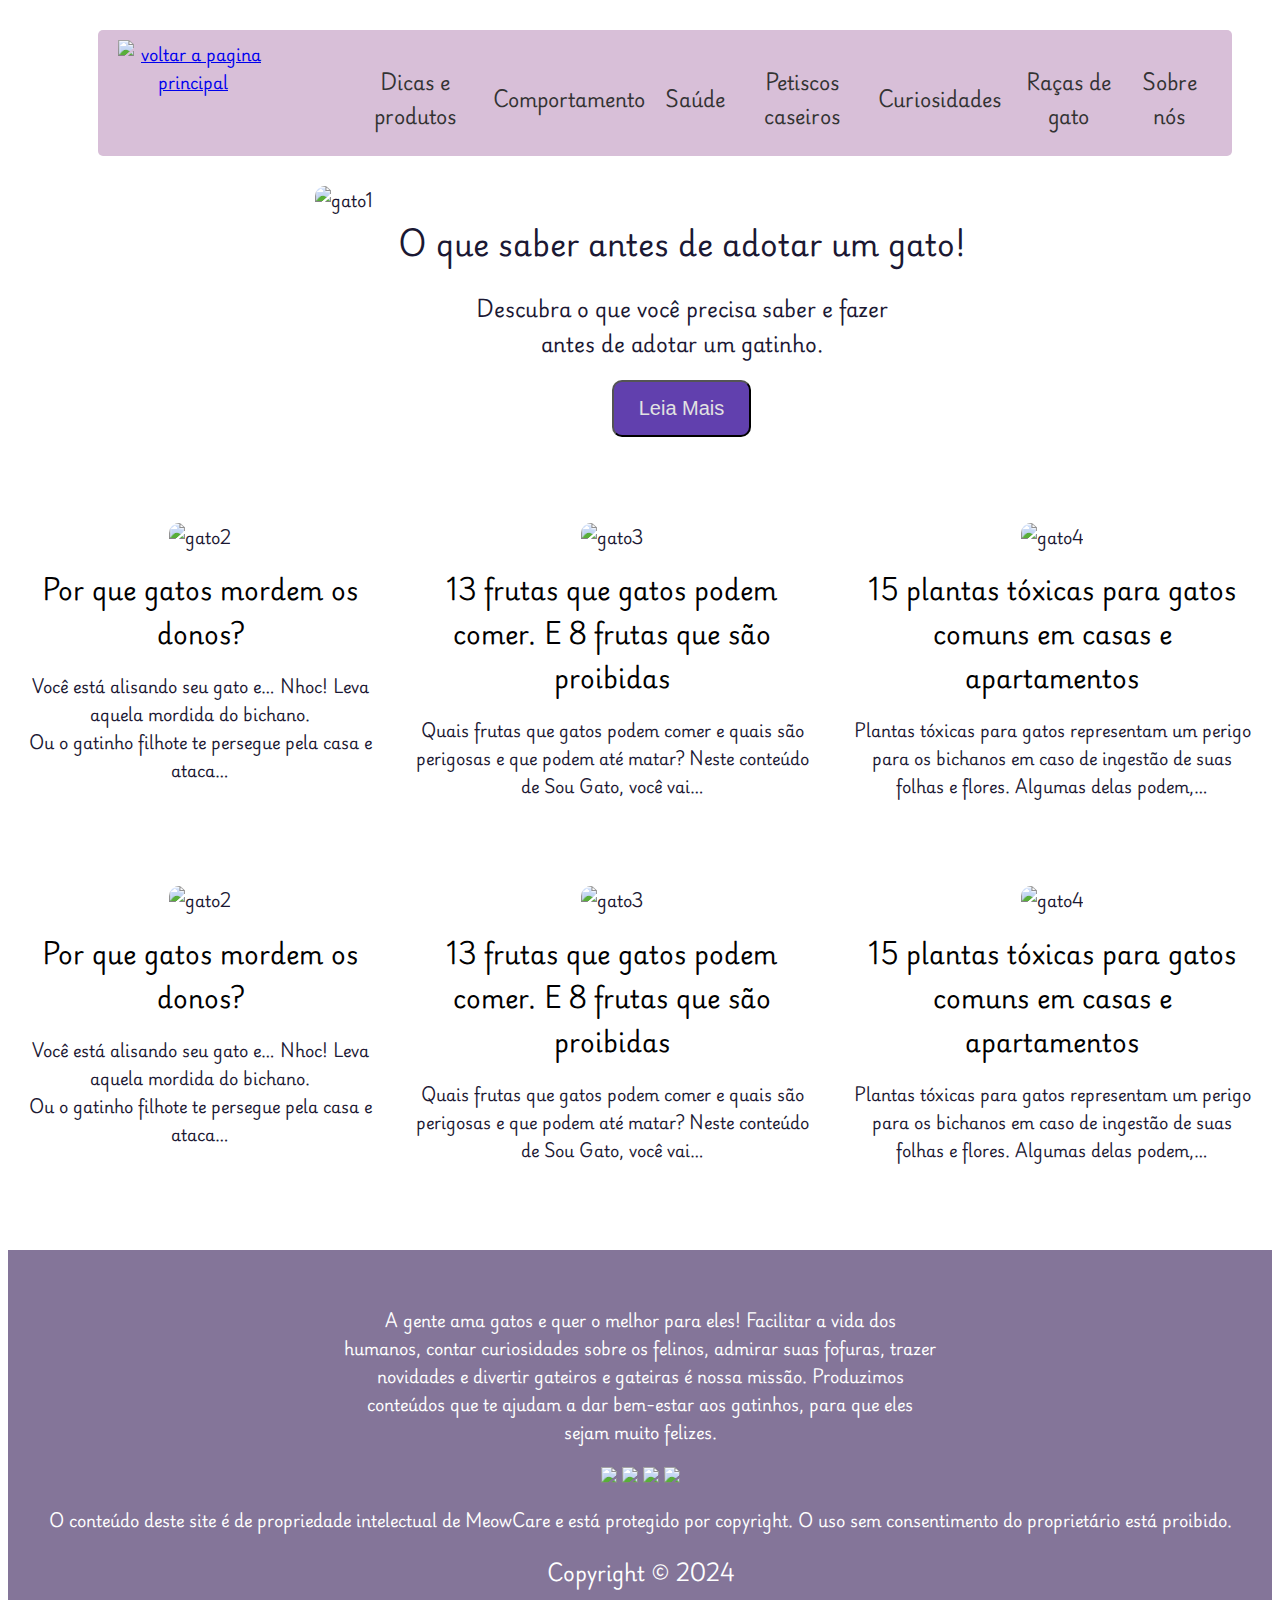
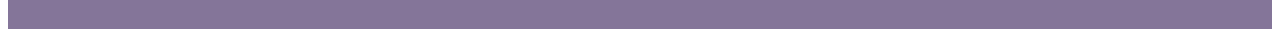
==== index.html @ d8f9148e "Add files via upload" ====
<!DOCTYPE html>
<html>
<head>
	<meta charset="utf-8">
	<meta name="viewport" content="width=device-width, initial-scale=1">
	<title>Meow Care</title>
	<link rel="icon" href="favicon.png">
	<link href="https://fonts.googleapis.com/css2?family=Playwrite+DE+Grund:wght@100..400&display=swap" rel="stylesheet">
	<link rel="stylesheet" type="text/css" href="style.css"/>
</head>
<body>
	<header class="menu">
		<div class="container-logo">
			<a href="index.html"><img class="logo" src="logos/logo3.png" alt="voltar a pagina principal"></a>
		</div>
		<ul class="lista-menu">
			<li><a href="dicas.html">Dicas e produtos</a></li>
			<li><a href="comportamento.html">Comportamento</a></li>
			<li><a href="saude.html">Saúde</a></li>
	  		<li><a href="petiscos.html">Petiscos caseiros</a>
			<li><a href="curiosidades.html">Curiosidades</a></li>
			<li><a href="racas.html">Raças de gato</a></li>
			<li><a href="sobre.html">Sobre nós</a></li>
		</ul>
	</header>

	<main>
		<div class="info1">
			<div>
				<img class="image" src="img/gato1.jpg" alt="gato1"/>
			</div>
			<div class="info1-1">
				<h1 id="titulo">O que saber antes de adotar um gato!</h1>
				<p id="subtitulo">Descubra o que você precisa saber e fazer<br>antes de adotar um gatinho.<p>
				<button id="leia"><a href="adocao.html">Leia Mais</a></button>
			</div>
		</div>
		<div class="info2">
			<div class="box">
				<img id="img-gato" src="img/mordida.jpeg" alt="gato2" />
				<h1 id="titulo2"><a href="mordida.html">Por que gatos mordem os donos?</a></h1>
	    		<p>Você está alisando seu gato e… Nhoc! Leva aquela mordida do bichano.<br>Ou o gatinho filhote te persegue pela casa e ataca…</p>
	    	</div>
	    	
	    	<div class="box">
	    		<img id="img-gato" src="img/frutas.jpeg" alt="gato3" />
	    		<h1 id="titulo2"><a href="frutas.html">13 frutas que gatos podem comer. E 8 frutas que são proibidas</a></h1>
	    		<p>Quais frutas que gatos podem comer e quais são perigosas e que podem até matar? Neste conteúdo de Sou Gato, você vai…</p>
	    	</div>

	    	<div class="box">
	    		<img id="img-gato" src="img/plantas.jpeg" alt="gato4" />
	    		<h1 id="titulo2"><a href="plantas.html">15 plantas tóxicas para gatos comuns em casas e apartamentos</a></h1>
	    		<p>Plantas tóxicas para gatos representam um perigo para os bichanos em caso de ingestão de suas folhas e flores. Algumas delas podem,…</p>
	    	</div>
		</div>

		<div class="info3">
			<div class="box">
				<img id="img-gato" src="img/mordida.jpeg" alt="gato2" />
				<h1 id="titulo2"><a href="mordida.html">Por que gatos mordem os donos?</a></h1>
	    		<p>Você está alisando seu gato e… Nhoc! Leva aquela mordida do bichano.<br>Ou o gatinho filhote te persegue pela casa e ataca…</p>
	    	</div>
	    	
	    	<div class="box">
	    		<img id="img-gato" src="img/frutas.jpeg" alt="gato3" />
	    		<h1 id="titulo2"><a href="frutas.html">13 frutas que gatos podem comer. E 8 frutas que são proibidas</a></h1>
	    		<p>Quais frutas que gatos podem comer e quais são perigosas e que podem até matar? Neste conteúdo de Sou Gato, você vai…</p>
	    	</div>

	    	<div class="box">
	    		<img id="img-gato" src="img/plantas.jpeg" alt="gato4" />
	    		<h1 id="titulo2"><a href="plantas.html">15 plantas tóxicas para gatos comuns em casas e apartamentos</a></h1>
	    		<p>Plantas tóxicas para gatos representam um perigo para os bichanos em caso de ingestão de suas folhas e flores. Algumas delas podem,…</p>
	    	</div>
		</div>
	</main>

	<footer>
		<div class="final">
			<p><b>A gente ama gatos</b> e quer o melhor para eles! Facilitar a vida dos humanos, contar curiosidades sobre os felinos, admirar suas fofuras, trazer novidades e divertir gateiros e gateiras é nossa missão. Produzimos conteúdos que te ajudam a dar bem-estar aos gatinhos, para que eles sejam muito felizes.</p>
		</div>
		<div>
			<img src="img/instagram.png">
			<img src="img/facebook.png">
			<img src="img/pinterest.png">
			<img src="img/youtube.png">
		</div>
		<p>O conteúdo deste site é de propriedade intelectual de MeowCare e está protegido por copyright. O uso sem consentimento do proprietário está proibido.</p>
		<p id="copyright">Copyright &copy; 2024</p>
	</footer>
</body>
</html>
---- style.css ----
body{
	color: #1b1833;
	text-align: center;
	font-family: "Playwrite DE Grund", cursive;
}

#leia{
	padding: 15px 25px 15px 25px;
	font-size: 20px;
	background-color: #6140ae;
	border-radius: 10px;
	border: 2px outset black;
}
#leia a{
	text-decoration: none;
	color: #e2e2e2;
}

#leia a:hover{
	font-size: 30px;
}

#titulo2 a{
	text-decoration: none;
	color: #000;
}

#titulo2 a:hover{
	color: #b891da;
}

.info1{
	display: flex;
	flex-direction: row;
	justify-content: center;
}

.image{
	display: flex;
	flex-direction: row;
	margin-right: 25px;
	border-radius: 10px;
	width: auto;
	height: auto;
	max-height: 400px;
	max-width: 500px;
}

.info1-1{
	padding-top: 10px;
}

.menu{
	display: flex;
	flex-direction: row;
	text-align: center;
	border-radius: 5px;
	margin: 30px 40px 30px 90px;
	padding: 10px 20px 0px 20px;
	max-width: 1300px;
	background-color: rgba(216, 191, 216);
}

.menu li a{
	color:#333; 
	text-decoration:none; 
	padding:5px 10px; 
	display:block;
}

.menu li a:hover{
	background:#8948c2;
	color:#fff;
	-moz-box-shadow:0 3px 7px 0 #CCC;
	-webkit-box-shadow:0 3px 7px 0 #ccc;
	text-shadow:0px 0px 5px #fff;
	border-radius: 10px;
}

.container-logo{
	max-width: 150px;
	width: auto;
}

.container-logo img:hover{
	border: 3px ridge #8948c2;
	border-radius: 75px;
	background-color: #cfb5e6;
}

.logo{
	width: 100%;
	align-content: left;
}

.lista-menu{
	list-style:none;
	display: flex;
	flex-direction: row;
	justify-content: center;
	align-items: center;
	text-align: center;
	margin-left: 40px;
	font-size: 120%;
	font-weight: 800;

}

.lista-menu ul{
	max-height: 50%;
}

.info2{
	display: flex;
	flex-direction: row;
	margin-top: 70px;
	justify-content: center;
}

.info3{
	display: flex;
	flex-direction: row;
	margin: 70px 0px;
	justify-content: center;
}

.box{
	align-items: center;
	max-width: 400px;
	max-height: 550px;
	margin: 0px 20px 0px 20px;
	flex-direction: column;
}

#img-gato{
	width: auto;
	height: auto;
	max-width: 350px;
	max-height: 250px;
	border-radius: 10px;
}

#titulo{
	font-size: 30px;
}

#subtitulo{
	font-size: 20px;
}

#titulo2{
	font-size: 25px;
}

footer {
	background: #847599;
	padding: 40px;
	color: #fff;
	text-align: center;
	align-items: center;
	align-content: center;
	justify-content: center;
	justify-items: center;
}

.final{
	margin: 0 auto;
	width: 50%;
}

#copyright {
	color: #FFFFFF;
	font-size: 20px;
	margin: 20px 0 0 0;
	justify-content: center;
}
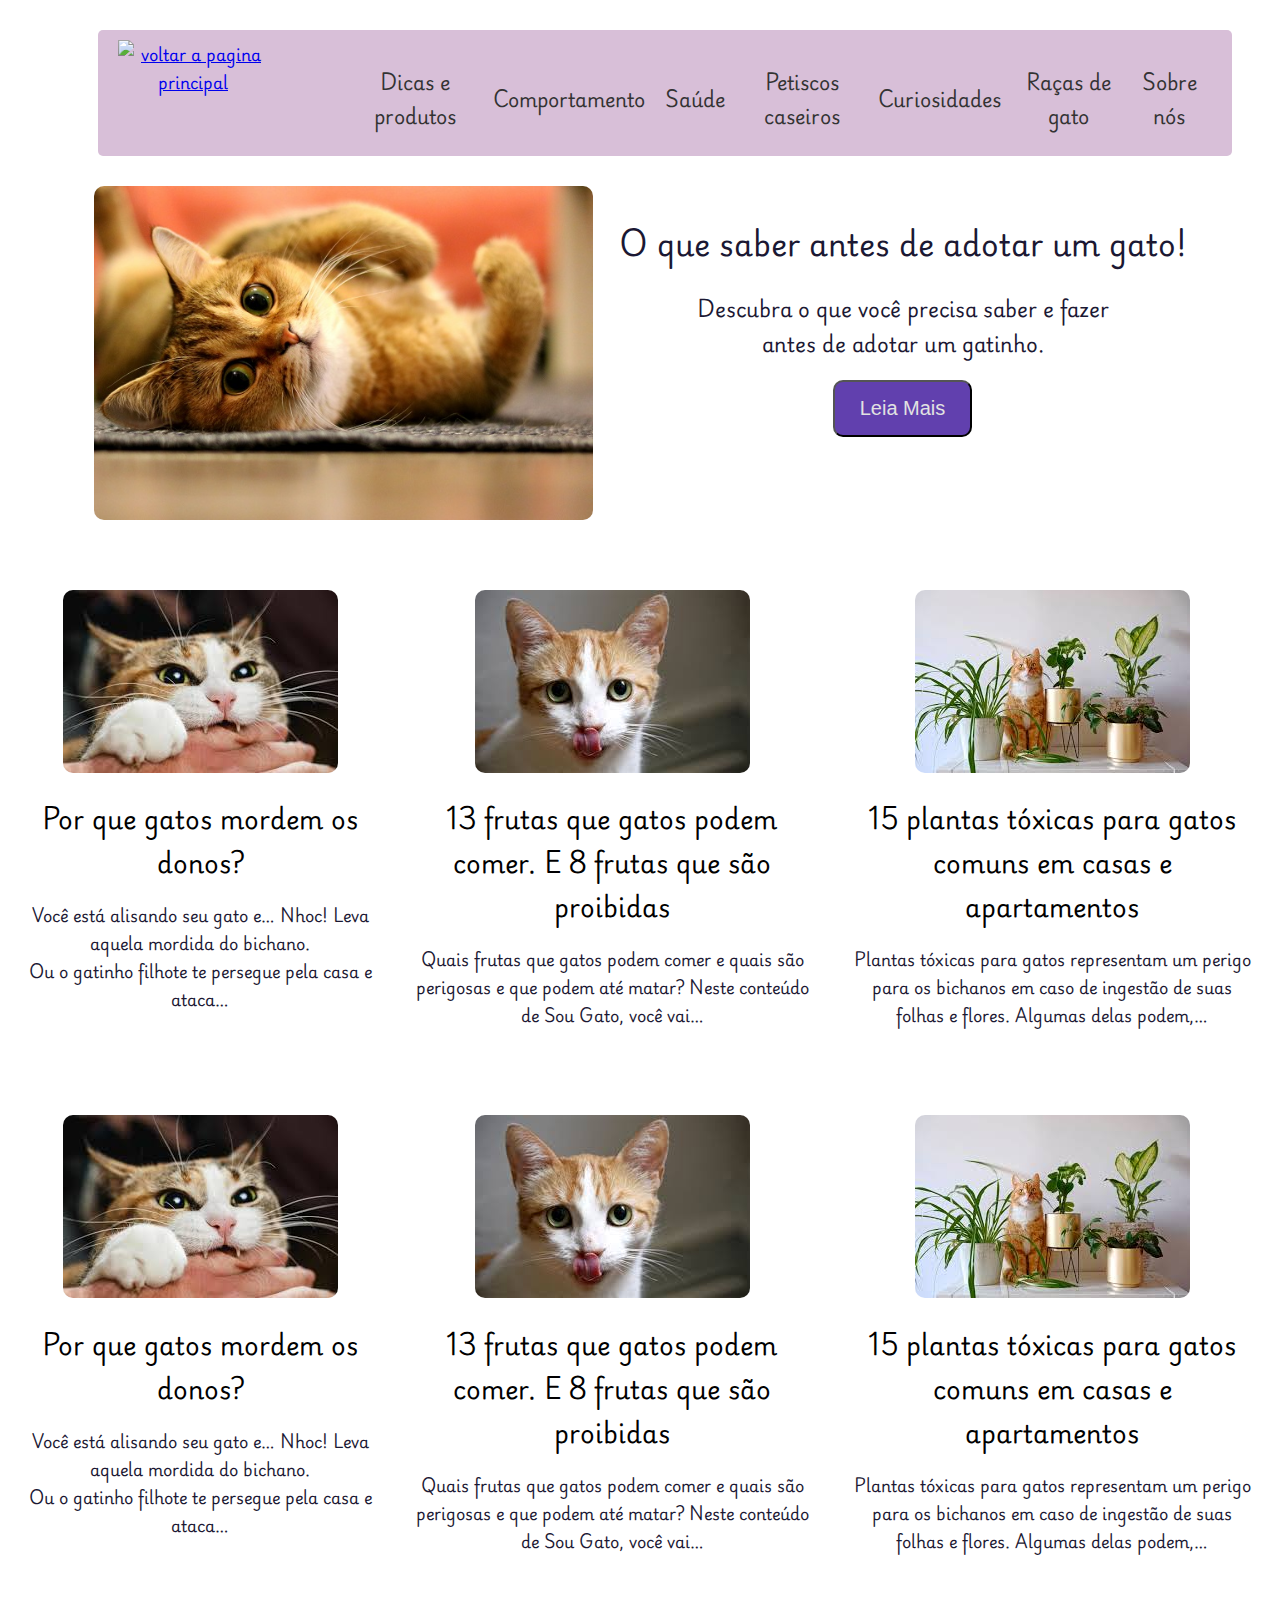
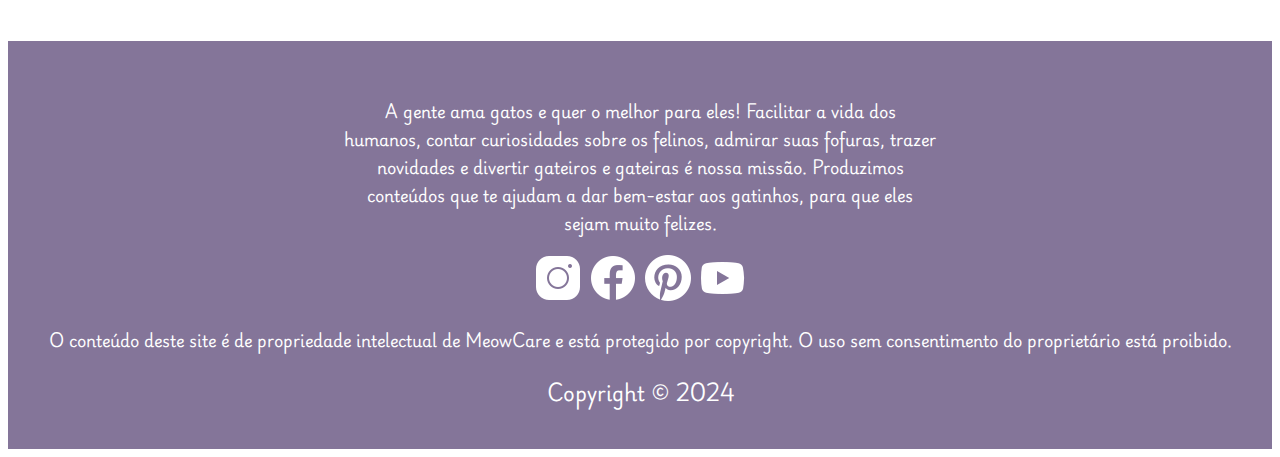
==== commit 6c08c553: "Update index.html" ====
--- a/index.html
+++ b/index.html
@@ -4,7 +4,7 @@
 	<meta charset="utf-8">
 	<meta name="viewport" content="width=device-width, initial-scale=1">
 	<title>Meow Care</title>
-	<link rel="icon" href="favicon.png">
+	<link rel="icon" href="logos/favicon.png">
 	<link href="https://fonts.googleapis.com/css2?family=Playwrite+DE+Grund:wght@100..400&display=swap" rel="stylesheet">
 	<link rel="stylesheet" type="text/css" href="style.css"/>
 </head>
@@ -90,4 +90,4 @@
 		<p id="copyright">Copyright &copy; 2024</p>
 	</footer>
 </body>
-</html>+</html>
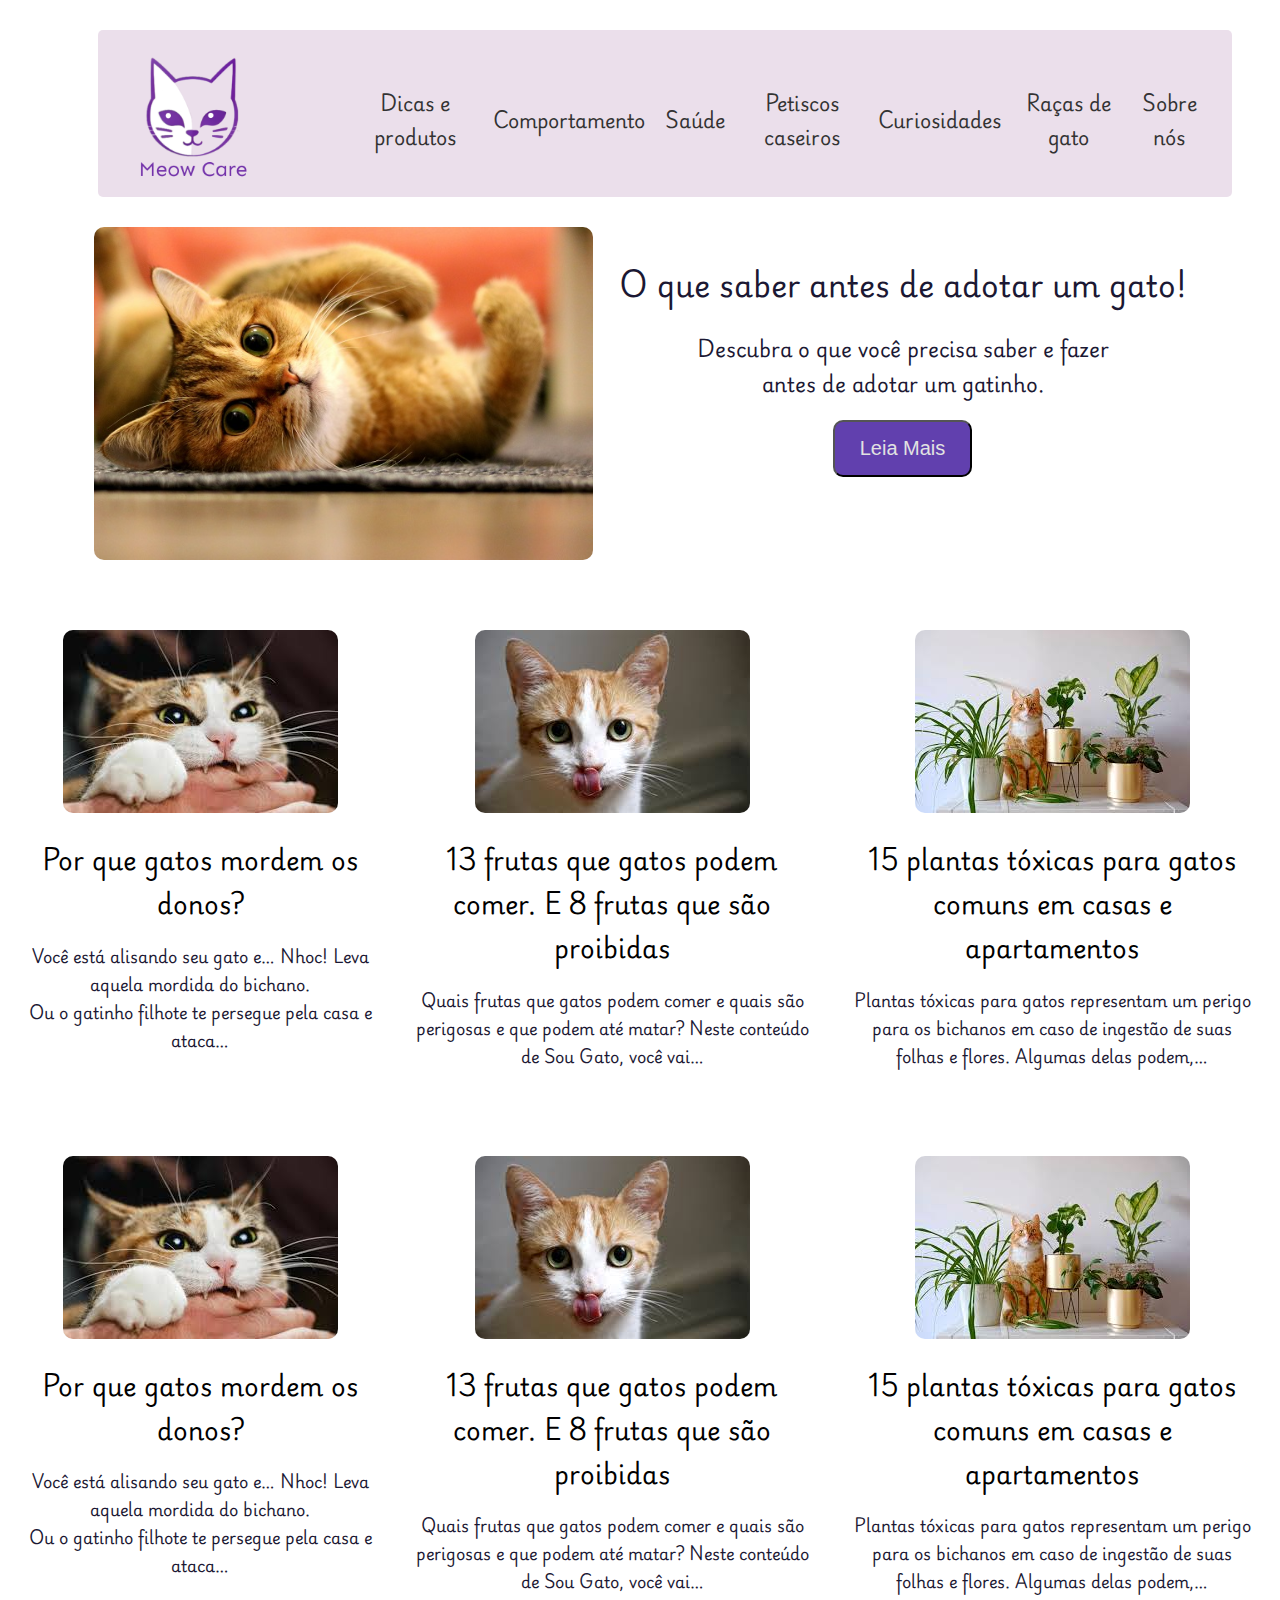
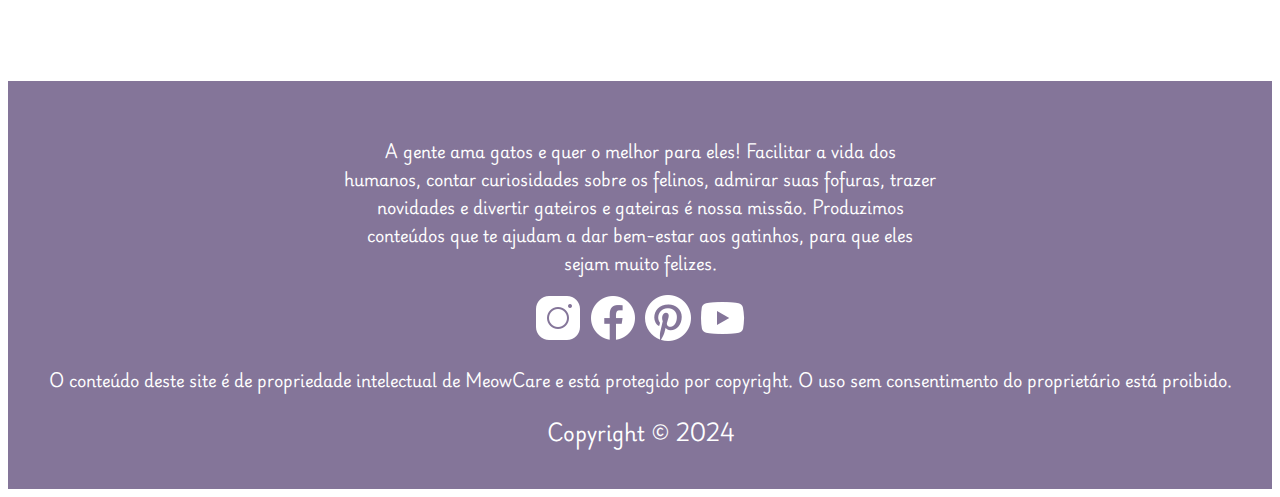
==== commit db47f851: "Update index.html" ====
--- a/index.html
+++ b/index.html
@@ -1,93 +1,106 @@
 <!DOCTYPE html>
 <html>
+
 <head>
-	<meta charset="utf-8">
-	<meta name="viewport" content="width=device-width, initial-scale=1">
-	<title>Meow Care</title>
-	<link rel="icon" href="logos/favicon.png">
-	<link href="https://fonts.googleapis.com/css2?family=Playwrite+DE+Grund:wght@100..400&display=swap" rel="stylesheet">
-	<link rel="stylesheet" type="text/css" href="style.css"/>
+  <meta charset="utf-8">
+  <meta name="viewport" content="width=device-width, initial-scale=1">
+  <title>Meow Care</title>
+  <link rel="icon" href="favicon.png">
+  <link href="https://fonts.googleapis.com/css2?family=Playwrite+DE+Grund:wght@100..400&display=swap" rel="stylesheet">
+  <link rel="stylesheet" type="text/css" href="style.css" />
 </head>
+
 <body>
-	<header class="menu">
-		<div class="container-logo">
-			<a href="index.html"><img class="logo" src="logos/logo3.png" alt="voltar a pagina principal"></a>
-		</div>
-		<ul class="lista-menu">
-			<li><a href="dicas.html">Dicas e produtos</a></li>
-			<li><a href="comportamento.html">Comportamento</a></li>
-			<li><a href="saude.html">Saúde</a></li>
-	  		<li><a href="petiscos.html">Petiscos caseiros</a>
-			<li><a href="curiosidades.html">Curiosidades</a></li>
-			<li><a href="racas.html">Raças de gato</a></li>
-			<li><a href="sobre.html">Sobre nós</a></li>
-		</ul>
-	</header>
+  <header class="menu">
+    <div class="container-logo">
+      <a href="index.html"><img class="logo" src="logos/logo3.png" alt="voltar a pagina principal"></a>
+    </div>
+    <ul class="lista-menu">
+      <li><a href="dicas.html">Dicas e produtos</a></li>
+      <li><a href="comportamento.html">Comportamento</a></li>
+      <li><a href="saude.html">Saúde</a></li>
+      <li><a href="petiscos.html">Petiscos caseiros</a>
+      <li><a href="curiosidades.html">Curiosidades</a></li>
+      <li><a href="racas.html">Raças de gato</a></li>
+      <li><a href="sobre.html">Sobre nós</a></li>
+    </ul>
+  </header>
 
-	<main>
-		<div class="info1">
-			<div>
-				<img class="image" src="img/gato1.jpg" alt="gato1"/>
-			</div>
-			<div class="info1-1">
-				<h1 id="titulo">O que saber antes de adotar um gato!</h1>
-				<p id="subtitulo">Descubra o que você precisa saber e fazer<br>antes de adotar um gatinho.<p>
-				<button id="leia"><a href="adocao.html">Leia Mais</a></button>
-			</div>
-		</div>
-		<div class="info2">
-			<div class="box">
-				<img id="img-gato" src="img/mordida.jpeg" alt="gato2" />
-				<h1 id="titulo2"><a href="mordida.html">Por que gatos mordem os donos?</a></h1>
-	    		<p>Você está alisando seu gato e… Nhoc! Leva aquela mordida do bichano.<br>Ou o gatinho filhote te persegue pela casa e ataca…</p>
-	    	</div>
-	    	
-	    	<div class="box">
-	    		<img id="img-gato" src="img/frutas.jpeg" alt="gato3" />
-	    		<h1 id="titulo2"><a href="frutas.html">13 frutas que gatos podem comer. E 8 frutas que são proibidas</a></h1>
-	    		<p>Quais frutas que gatos podem comer e quais são perigosas e que podem até matar? Neste conteúdo de Sou Gato, você vai…</p>
-	    	</div>
+  <main>
+    <div class="info1">
+      <div>
+        <img class="image" src="img/gato1.jpg" alt="gato1" />
+      </div>
+      <div class="info1-1">
+        <h1 id="titulo">O que saber antes de adotar um gato!</h1>
+        <p id="subtitulo">Descubra o que você precisa saber e fazer<br>antes de adotar um gatinho.
+        <p>
+          <button id="leia"><a href="adocao.html">Leia Mais</a></button>
+      </div>
+    </div>
+    <div class="info2">
+      <div class="box">
+        <img id="img-gato" src="img/mordida.jpeg" alt="gato2" />
+        <h1 id="titulo2"><a href="mordida.html">Por que gatos mordem os donos?</a></h1>
+        <p>Você está alisando seu gato e… Nhoc! Leva aquela mordida do bichano.<br>Ou o gatinho filhote te persegue pela
+          casa e ataca…</p>
+      </div>
 
-	    	<div class="box">
-	    		<img id="img-gato" src="img/plantas.jpeg" alt="gato4" />
-	    		<h1 id="titulo2"><a href="plantas.html">15 plantas tóxicas para gatos comuns em casas e apartamentos</a></h1>
-	    		<p>Plantas tóxicas para gatos representam um perigo para os bichanos em caso de ingestão de suas folhas e flores. Algumas delas podem,…</p>
-	    	</div>
-		</div>
+      <div class="box">
+        <img id="img-gato" src="img/frutas.jpeg" alt="gato3" />
+        <h1 id="titulo2"><a href="frutas.html">13 frutas que gatos podem comer. E 8 frutas que são proibidas</a></h1>
+        <p>Quais frutas que gatos podem comer e quais são perigosas e que podem até matar? Neste conteúdo de Sou Gato,
+          você vai…</p>
+      </div>
 
-		<div class="info3">
-			<div class="box">
-				<img id="img-gato" src="img/mordida.jpeg" alt="gato2" />
-				<h1 id="titulo2"><a href="mordida.html">Por que gatos mordem os donos?</a></h1>
-	    		<p>Você está alisando seu gato e… Nhoc! Leva aquela mordida do bichano.<br>Ou o gatinho filhote te persegue pela casa e ataca…</p>
-	    	</div>
-	    	
-	    	<div class="box">
-	    		<img id="img-gato" src="img/frutas.jpeg" alt="gato3" />
-	    		<h1 id="titulo2"><a href="frutas.html">13 frutas que gatos podem comer. E 8 frutas que são proibidas</a></h1>
-	    		<p>Quais frutas que gatos podem comer e quais são perigosas e que podem até matar? Neste conteúdo de Sou Gato, você vai…</p>
-	    	</div>
+      <div class="box">
+        <img id="img-gato" src="img/plantas.jpeg" alt="gato4" />
+        <h1 id="titulo2"><a href="plantas.html">15 plantas tóxicas para gatos comuns em casas e apartamentos</a></h1>
+        <p>Plantas tóxicas para gatos representam um perigo para os bichanos em caso de ingestão de suas folhas e
+          flores. Algumas delas podem,…</p>
+      </div>
+    </div>
 
-	    	<div class="box">
-	    		<img id="img-gato" src="img/plantas.jpeg" alt="gato4" />
-	    		<h1 id="titulo2"><a href="plantas.html">15 plantas tóxicas para gatos comuns em casas e apartamentos</a></h1>
-	    		<p>Plantas tóxicas para gatos representam um perigo para os bichanos em caso de ingestão de suas folhas e flores. Algumas delas podem,…</p>
-	    	</div>
-		</div>
-	</main>
+    <div class="info3">
+      <div class="box">
+        <img id="img-gato" src="img/mordida.jpeg" alt="gato2" />
+        <h1 id="titulo2"><a href="mordida.html">Por que gatos mordem os donos?</a></h1>
+        <p>Você está alisando seu gato e… Nhoc! Leva aquela mordida do bichano.<br>Ou o gatinho filhote te persegue pela
+          casa e ataca…</p>
+      </div>
 
-	<footer>
-		<div class="final">
-			<p><b>A gente ama gatos</b> e quer o melhor para eles! Facilitar a vida dos humanos, contar curiosidades sobre os felinos, admirar suas fofuras, trazer novidades e divertir gateiros e gateiras é nossa missão. Produzimos conteúdos que te ajudam a dar bem-estar aos gatinhos, para que eles sejam muito felizes.</p>
-		</div>
-		<div>
-			<img src="img/instagram.png">
-			<img src="img/facebook.png">
-			<img src="img/pinterest.png">
-			<img src="img/youtube.png">
-		</div>
-		<p>O conteúdo deste site é de propriedade intelectual de MeowCare e está protegido por copyright. O uso sem consentimento do proprietário está proibido.</p>
-		<p id="copyright">Copyright &copy; 2024</p>
-	</footer>
+      <div class="box">
+        <img id="img-gato" src="img/frutas.jpeg" alt="gato3" />
+        <h1 id="titulo2"><a href="frutas.html">13 frutas que gatos podem comer. E 8 frutas que são proibidas</a></h1>
+        <p>Quais frutas que gatos podem comer e quais são perigosas e que podem até matar? Neste conteúdo de Sou Gato,
+          você vai…</p>
+      </div>
+
+      <div class="box">
+        <img id="img-gato" src="img/plantas.jpeg" alt="gato4" />
+        <h1 id="titulo2"><a href="plantas.html">15 plantas tóxicas para gatos comuns em casas e apartamentos</a></h1>
+        <p>Plantas tóxicas para gatos representam um perigo para os bichanos em caso de ingestão de suas folhas e
+          flores. Algumas delas podem,…</p>
+      </div>
+    </div>
+  </main>
+
+  <footer>
+    <div class="final">
+      <p><b>A gente ama gatos</b> e quer o melhor para eles! Facilitar a vida dos humanos, contar curiosidades sobre os
+        felinos, admirar suas fofuras, trazer novidades e divertir gateiros e gateiras é nossa missão. Produzimos
+        conteúdos que te ajudam a dar bem-estar aos gatinhos, para que eles sejam muito felizes.</p>
+    </div>
+    <div>
+      <img src="img/instagram.png">
+      <img src="img/facebook.png">
+      <img src="img/pinterest.png">
+      <img src="img/youtube.png">
+    </div>
+    <p>O conteúdo deste site é de propriedade intelectual de MeowCare e está protegido por copyright. O uso sem
+      consentimento do proprietário está proibido.</p>
+    <p id="copyright">Copyright &copy; 2024</p>
+  </footer>
 </body>
+
 </html>
--- a/style.css
+++ b/style.css
@@ -58,7 +58,7 @@
 	margin: 30px 40px 30px 90px;
 	padding: 10px 20px 0px 20px;
 	max-width: 1300px;
-	background-color: rgba(216, 191, 216);
+	background-color: rgba(216, 191, 216, 0.5);
 }
 
 .menu li a{
@@ -71,8 +71,7 @@
 .menu li a:hover{
 	background:#8948c2;
 	color:#fff;
-	-moz-box-shadow:0 3px 7px 0 #CCC;
-	-webkit-box-shadow:0 3px 7px 0 #ccc;
+	box-shadow:0 3px 7px 0 #CCC;
 	text-shadow:0px 0px 5px #fff;
 	border-radius: 10px;
 }
@@ -80,12 +79,6 @@
 .container-logo{
 	max-width: 150px;
 	width: auto;
-}
-
-.container-logo img:hover{
-	border: 3px ridge #8948c2;
-	border-radius: 75px;
-	background-color: #cfb5e6;
 }
 
 .logo{
@@ -173,4 +166,4 @@
 	font-size: 20px;
 	margin: 20px 0 0 0;
 	justify-content: center;
-}+}
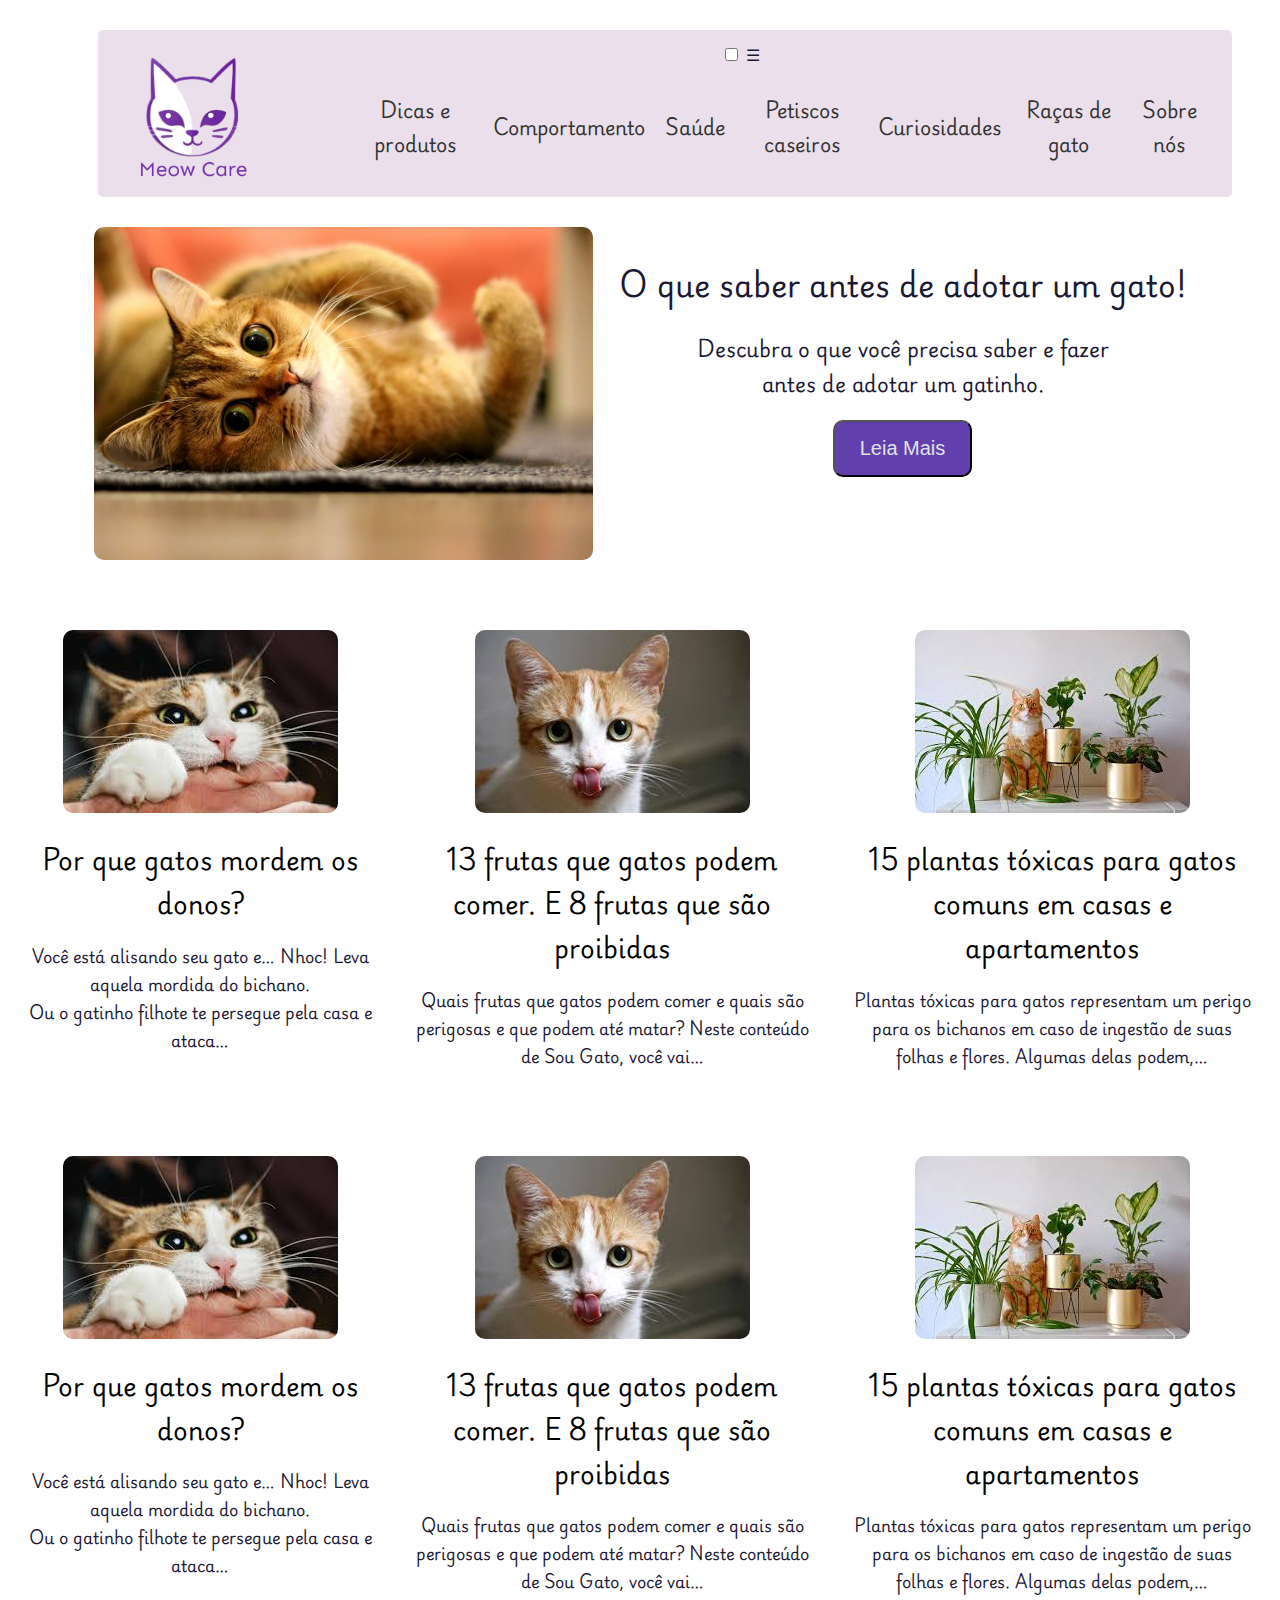
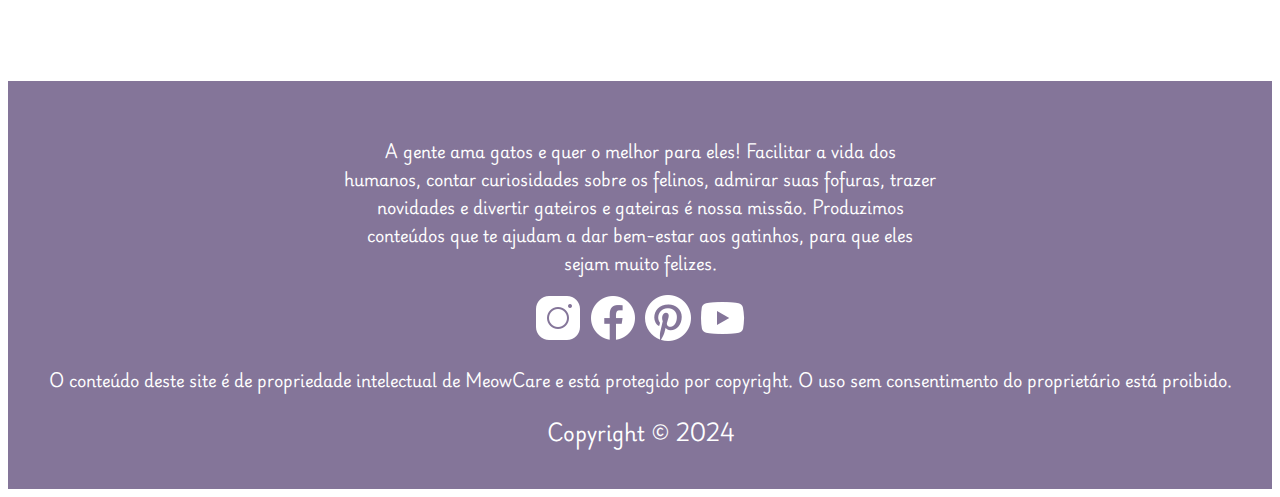
==== commit 6a3c45af: "Update index.html" ====
--- a/index.html
+++ b/index.html
@@ -5,26 +5,30 @@
   <meta charset="utf-8">
   <meta name="viewport" content="width=device-width, initial-scale=1">
   <title>Meow Care</title>
-  <link rel="icon" href="favicon.png">
+  <link rel="icon" href="logos/favicon.png">
   <link href="https://fonts.googleapis.com/css2?family=Playwrite+DE+Grund:wght@100..400&display=swap" rel="stylesheet">
   <link rel="stylesheet" type="text/css" href="style.css" />
 </head>
 
 <body>
-  <header class="menu">
-    <div class="container-logo">
-      <a href="index.html"><img class="logo" src="logos/logo3.png" alt="voltar a pagina principal"></a>
-    </div>
-    <ul class="lista-menu">
-      <li><a href="dicas.html">Dicas e produtos</a></li>
-      <li><a href="comportamento.html">Comportamento</a></li>
-      <li><a href="saude.html">Saúde</a></li>
-      <li><a href="petiscos.html">Petiscos caseiros</a>
-      <li><a href="curiosidades.html">Curiosidades</a></li>
-      <li><a href="racas.html">Raças de gato</a></li>
-      <li><a href="sobre.html">Sobre nós</a></li>
-    </ul>
-  </header>
+	<header class="menu">
+		<div class="container-logo">
+			<a href="index.html"><img class="logo" src="logos/logo3.png" alt="voltar a pagina principal"></a>
+		</div>
+		<nav>
+			<input type="checkbox" id="checkbox" class="checkbox">
+			<label for="checkbox" class="menu-icon">&#9776;</label>
+			<ul class="lista-menu">
+				<li><a href="dicas.html">Dicas e produtos</a></li>
+				<li><a href="comportamento.html">Comportamento</a></li>
+				<li><a href="saude.html">Saúde</a></li>
+				<li><a href="petiscos.html">Petiscos caseiros</a></li>
+				<li><a href="curiosidades.html">Curiosidades</a></li>
+				<li><a href="racas.html">Raças de gato</a></li>
+				<li><a href="sobre.html">Sobre nós</a></li>
+			</ul>
+		</nav>
+	</header>
 
   <main>
     <div class="info1">
